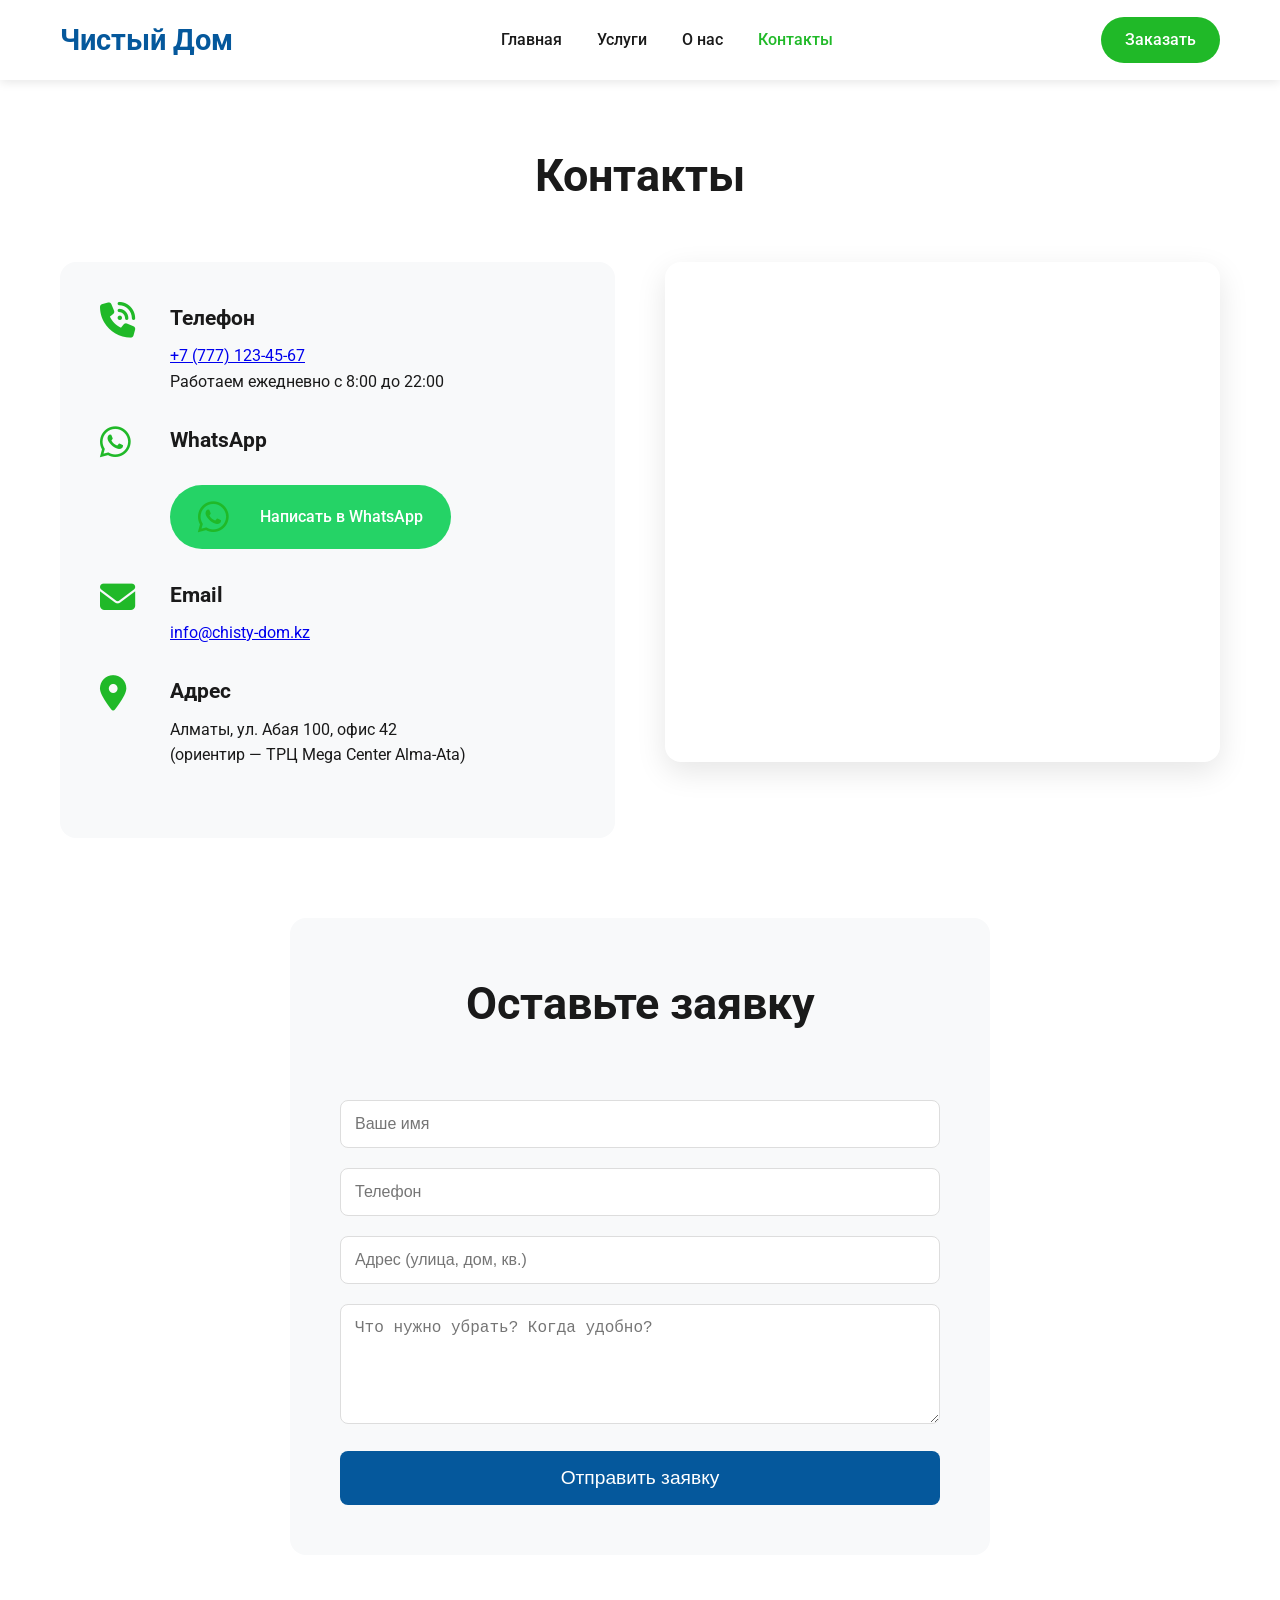
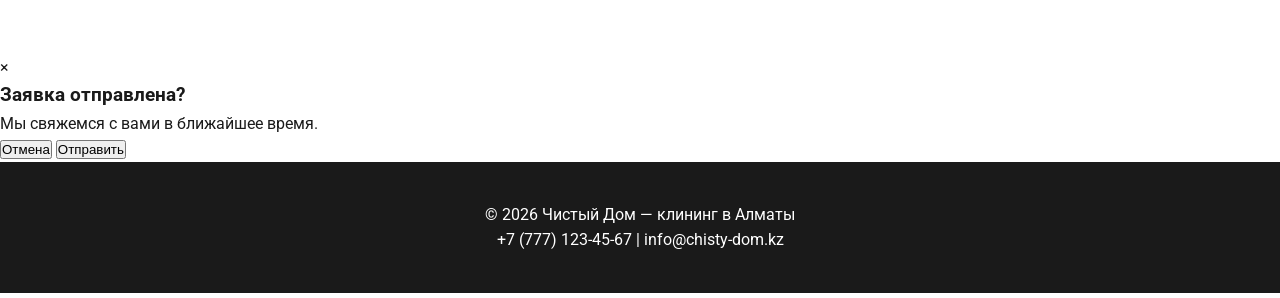
==== contact.html @ d5c2cb83 "Add files via upload" ====
<!doctype html>
<html lang="ru">
  <head>
    <meta charset="UTF-8" />
    <meta name="viewport" content="width=device-width, initial-scale=1.0" />
    <title>Контакты — Чистый Дом | Клининг в Алматы</title>

    <meta
      name="description"
      content="Свяжитесь с нами для заказа уборки в Алматы. Телефон, WhatsApp, email, адрес и карта."
    />

    <!-- Google Fonts -->
    <link rel="preconnect" href="https://fonts.googleapis.com" />
    <link rel="preconnect" href="https://fonts.gstatic.com" crossorigin />
    <link
      href="https://fonts.googleapis.com/css2?family=Roboto:wght@300;400;500;700&display=swap"
      rel="stylesheet"
    />

    <!-- Font Awesome для иконок -->
    <link
      rel="stylesheet"
      href="https://cdnjs.cloudflare.com/ajax/libs/font-awesome/6.5.0/css/all.min.css"
    />
    <link rel="stylesheet" href="styles.css" />
  </head>
  <body>
    <!-- Header (обнови ссылки на свои страницы) -->
    <header id="header">
      <div class="container nav">
        <a href="index.html" class="logo">Чистый Дом</a>

        <ul class="nav-menu" id="navMenu">
          <li><a href="index.html">Главная</a></li>
          <li><a href="uslugi.html">Услуги</a></li>
          <li><a href="o-nas.html">О нас</a></li>
          <li>
            <a href="kontakty.html" style="color: var(--primary)">Контакты</a>
          </li>
        </ul>

        <div class="hamburger" id="hamburger">
          <span></span><span></span><span></span>
        </div>

        <a href="#form" class="btn">Заказать</a>
      </div>
    </header>

    <main>
      <div class="container">
        <h1>Контакты</h1>

        <div class="contact-grid">
          <div class="contact-info">
            <div class="contact-item">
              <i class="fas fa-phone-volume"></i>
              <div>
                <h3>Телефон</h3>
                <p><a href="tel:+77771234567">+7 (777) 123-45-67</a></p>
                <p>Работаем ежедневно с 8:00 до 22:00</p>
              </div>
            </div>

            <div class="contact-item">
              <i class="fab fa-whatsapp"></i>
              <div>
                <h3>WhatsApp</h3>
                <a
                  href="https://wa.me/77771234567?text=Здравствуйте!%20Хочу%20заказать%20уборку"
                  target="_blank"
                  class="whatsapp-btn"
                >
                  <i class="fab fa-whatsapp"></i> Написать в WhatsApp
                </a>
              </div>
            </div>

            <div class="contact-item">
              <i class="fas fa-envelope"></i>
              <div>
                <h3>Email</h3>
                <p>
                  <a href="mailto:info@chisty-dom.kz">info@chisty-dom.kz</a>
                </p>
              </div>
            </div>

            <div class="contact-item">
              <i class="fas fa-map-marker-alt"></i>
              <div>
                <h3>Адрес</h3>
                <p>Алматы, ул. Абая 100, офис 42</p>
                <p>(ориентир — ТРЦ Mega Center Alma-Ata)</p>
              </div>
            </div>
          </div>

          <div>
            <!-- 2GIS карта (замени на свой адрес) -->
            <div class="map-wrapper">
              <iframe
                src="https://2gis.kz/almaty/geo/70030076220191234"
                width="100%"
                height="100%"
                frameborder="0"
                style="border: 0"
                allowfullscreen=""
                loading="lazy"
                referrerpolicy="no-referrer-when-downgrade"
              ></iframe>
            </div>
          </div>
        </div>

        <!-- Форма обратной связи -->
        <div class="contact-form" id="form">
          <h2>Оставьте заявку</h2>
          <form id="contactForm">
            <input type="text" name="name" placeholder="Ваше имя" required />
            <input type="tel" name="phone" placeholder="Телефон" required />
            <input
              type="text"
              name="address"
              placeholder="Адрес (улица, дом, кв.)"
            />
            <textarea
              name="message"
              placeholder="Что нужно убрать? Когда удобно?"
              rows="5"
            ></textarea>
            <button type="submit">Отправить заявку</button>
          </form>
        </div>
      </div>
    </main>

    <!-- Модальное окно подтверждения -->
    <div id="confirmModal" class="modal">
      <div class="modal-content">
        <span class="modal-close" id="closeModal">×</span>
        <h3>Заявка отправлена?</h3>
        <p>Мы свяжемся с вами в ближайшее время.</p>
        <div class="modal-buttons">
          <button id="cancelBtn" class="cancel">Отмена</button>
          <button id="confirmBtn" class="confirm">Отправить</button>
        </div>
      </div>
    </div>

    <!-- Footer -->
    <footer>
      <div class="container">
        <p>© 2026 Чистый Дом — клининг в Алматы</p>
        <p>+7 (777) 123-45-67 | info@chisty-dom.kz</p>
      </div>
    </footer>

    <script>
      // Мобильное меню
      const hamburger = document.getElementById("hamburger");
      const navMenu = document.getElementById("navMenu");
      hamburger.addEventListener("click", () => {
        navMenu.classList.toggle("active");
      });

      // Модальное окно
      const modal = document.getElementById("confirmModal");
      const closeModal = document.getElementById("closeModal");
      const cancelBtn = document.getElementById("cancelBtn");
      const confirmBtn = document.getElementById("confirmBtn");
      const form = document.getElementById("contactForm");

      function closeModalFn() {
        modal.style.display = "none";
      }

      closeModal.onclick = closeModalFn;
      cancelBtn.onclick = closeModalFn;
      window.onclick = (e) => {
        if (e.target === modal) closeModalFn();
      };

      form.addEventListener("submit", (e) => {
        e.preventDefault();
        modal.style.display = "flex"; // показываем подтверждение
      });

      confirmBtn.onclick = () => {
        closeModalFn();
        alert("Заявка отправлена! Мы свяжемся с вами.");
        form.reset();
        // Здесь можно добавить реальную отправку (Formspree, PHP и т.д.)
      };
    </script>
  </body>
</html>
---- styles.css ----
:root {
  --primary: #20b928;
  --primary-dark: #0f990a;
  --dark: #1a1a1a;
  --gray: #f8f9fa;
  --light: #ffffff;
}

* {
  margin: 0;
  padding: 0;
  box-sizing: border-box;
}

body {
  font-family: "Roboto", sans-serif;
  color: var(--dark);
  background: var(--light);
  line-height: 1.6;
}

.container {
  max-width: 1200px;
  margin: 0 auto;
  padding: 0 20px;
}

/* Header */
header {
  position: fixed;
  width: 100%;
  top: 0;
  left: 0;
  background: rgba(255, 255, 255, 0.95);
  box-shadow: 0 2px 10px rgba(0, 0, 0, 0.1);
  z-index: 1000;
  transition: background 0.3s;
}

header.scrolled {
  background: var(--light);
}

.nav {
  display: flex;
  justify-content: space-between;
  align-items: center;
  height: 80px;
}

.logo {
  font-size: 1.8rem;
  font-weight: 700;
  color: rgb(5, 88, 156);
  text-decoration: none;
}

.nav-menu {
  display: flex;
  gap: 35px;
  list-style: none;
}

.nav-menu a {
  color: var(--dark);
  text-decoration: none;
  font-weight: 500;
  transition: color 0.3s;
}

.nav-menu a:hover {
  color: rgb(0, 76, 139);
}

.btn {
  background: var(--primary);
  color: white;
  padding: 10px 24px;
  border-radius: 30px;
  text-decoration: none;
  font-weight: 500;
  transition: all 0.3s;
}

.btn:hover {
  background: var(--primary-dark);
  transform: translateY(-2px);
}

/* Mobile menu */
.hamburger {
  display: none;
  flex-direction: column;
  gap: 5px;
  cursor: pointer;
}

.hamburger span {
  width: 28px;
  height: 3px;
  background: var(--dark);
  transition: all 0.3s;
}

/* Hero */
.hero {
  height: 100vh;
  min-height: 700px;
  background:
    linear-gradient(rgba(0, 0, 0, 0.45), rgba(0, 0, 0, 0.45)),
    url("https://images.unsplash.com/photo-1581578731543-6b3f3a0f6a1f?ixlib=rb-4.0.3&auto=format&fit=crop&w=1920&q=80");
  background-size: cover;
  background-position: center;
  color: white;
  display: flex;
  align-items: center;
  text-align: center;
}

.hero-content h1 {
  font-size: 3.5rem;
  margin-bottom: 1.5rem;
}

.hero-content p {
  font-size: 1.3rem;
  max-width: 700px;
  margin: 0 auto 2rem;
}

/* Sections */
section {
  padding: 100px 0;
}

h2 {
  text-align: center;
  font-size: 2.8rem;
  margin-bottom: 60px;
  color: var(--dark);
}

.services-grid {
  display: grid;
  grid-template-columns: repeat(auto-fit, minmax(280px, 1fr));
  gap: 30px;
}

.service-card {
  background: var(--gray);
  border-radius: 12px;
  overflow: hidden;
  text-align: center;
  transition:
    transform 0.3s,
    box-shadow 0.3s;
}

.service-card:hover {
  transform: translateY(-15px);
  box-shadow: 0 20px 40px rgba(0, 0, 0, 0.12);
}

.service-card img {
  width: 100%;
  height: 220px;
  object-fit: cover;
}

.service-card h3 {
  padding: 25px 20px 15px;
  font-size: 1.4rem;
}

.service-card p {
  padding: 0 20px 30px;
  color: #555;
}

/* Advantages */
.advantages {
  background: var(--gray);
}

.adv-grid {
  display: grid;
  grid-template-columns: repeat(auto-fit, minmax(250px, 1fr));
  gap: 40px;
  text-align: center;
}

.adv-item i {
  font-size: 3.5rem;
  color: rgb(5, 88, 156);
  margin-bottom: 20px;
}

/* Form */
.contact-form {
  max-width: 700px;
  margin: 0 auto;
  background: var(--gray);
  padding: 50px;
  border-radius: 16px;
}

form input,
form textarea {
  width: 100%;
  padding: 14px;
  margin-bottom: 20px;
  border: 1px solid #ddd;
  border-radius: 8px;
  font-size: 1rem;
}

form button {
  width: 100%;
  padding: 16px;
  background: rgb(5, 88, 156);
  color: white;
  border: none;
  border-radius: 8px;
  font-size: 1.2rem;
  cursor: pointer;
  transition: background 0.3s;
}

form button:hover {
  background: rgb(3, 60, 107);
}

/* Footer */
footer {
  background: var(--dark);
  color: white;
  text-align: center;
  padding: 40px 0;
}

/* Responsive */
@media (max-width: 768px) {
  .nav-menu {
    display: none;
    position: absolute;
    top: 80px;
    left: 0;
    width: 100%;
    background: var(--light);
    flex-direction: column;
    padding: 30px 0;
    box-shadow: 0 10px 20px rgba(0, 0, 0, 0.1);
  }

  .nav-menu.active {
    display: flex;
  }

  .hamburger {
    display: flex;
  }

  .hero-content h1 {
    font-size: 2.5rem;
  }

  .hero-content p {
    font-size: 1.1rem;
  }
}
main {
  padding-top: 140px;
  min-height: calc(100vh - 200px);
}

h1 {
  text-align: center;
  font-size: 2.8rem;
  margin-bottom: 50px;
}

.contact-grid {
  display: grid;
  grid-template-columns: 1fr 1fr;
  gap: 50px;
  margin-bottom: 80px;
}

.contact-info {
  background: var(--gray);
  padding: 40px;
  border-radius: 16px;
}

.contact-item {
  margin-bottom: 30px;
  display: flex;
  align-items: flex-start;
  gap: 20px;
}

.contact-item i {
  font-size: 2.2rem;
  color: var(--primary);
  min-width: 50px;
}

.contact-item h3 {
  margin: 0 0 8px;
  font-size: 1.3rem;
}

.whatsapp-btn {
  display: inline-flex;
  align-items: center;
  gap: 12px;
  background: #25d366;
  color: white;
  padding: 14px 28px;
  border-radius: 50px;
  text-decoration: none;
  font-weight: 500;
  margin-top: 20px;
  transition: all 0.3s;
}

.whatsapp-btn:hover {
  background: #20b358;
  transform: translateY(-3px);
}

.map-wrapper {
  border-radius: 16px;
  overflow: hidden;
  box-shadow: 0 10px 30px rgba(0, 0, 0, 0.1);
  height: 500px;
}

/* Форма */
.contact-form {
  background: var(--gray);
  padding: 50px;
  border-radius: 16px;
  max-width: 700px;
  margin: 0 auto 100px;
}

/* Адаптив только для контактов */
@media (max-width: 900px) {
  .contact-grid {
    grid-template-columns: 1fr;
  }
  .map-wrapper {
    height: 400px;
  }
}

@media (max-width: 600px) {
  .contact-form {
    padding: 30px 20px;
  }
  h1 {
    font-size: 2.2rem;
  }
}
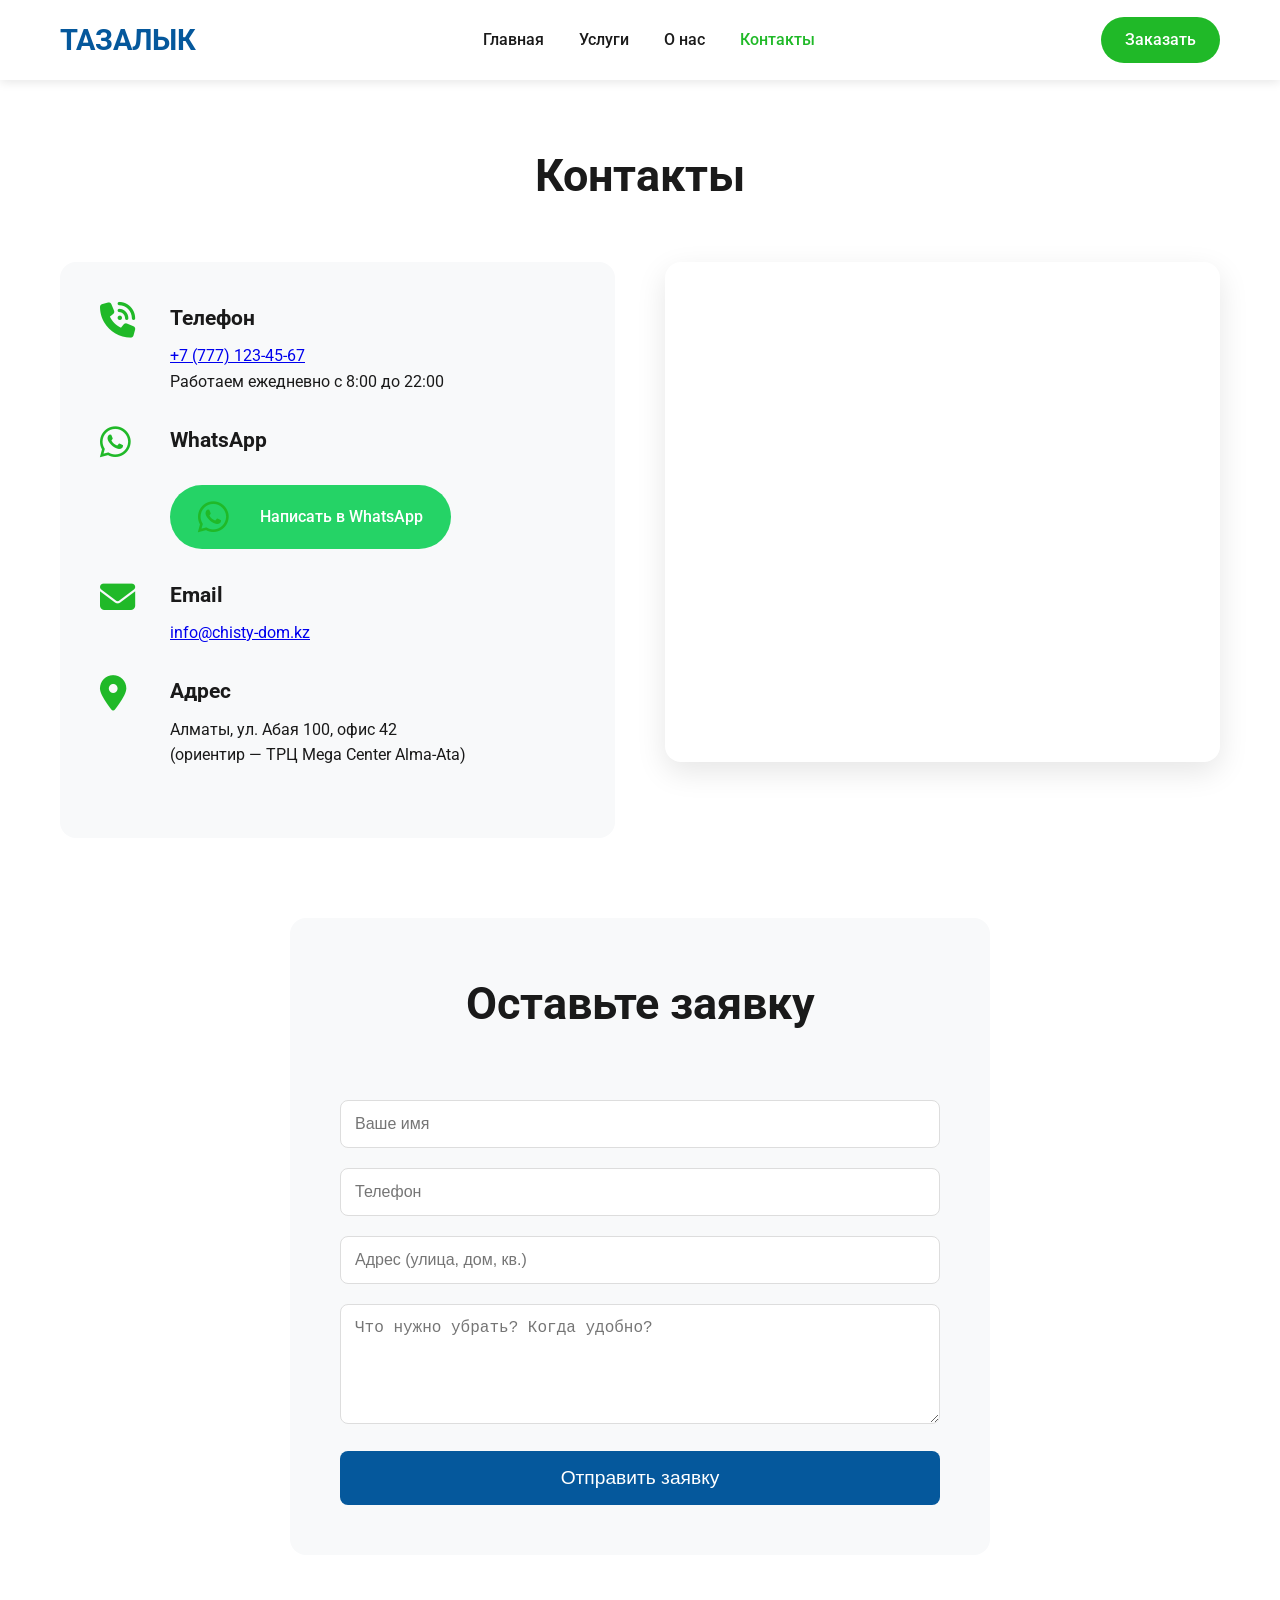
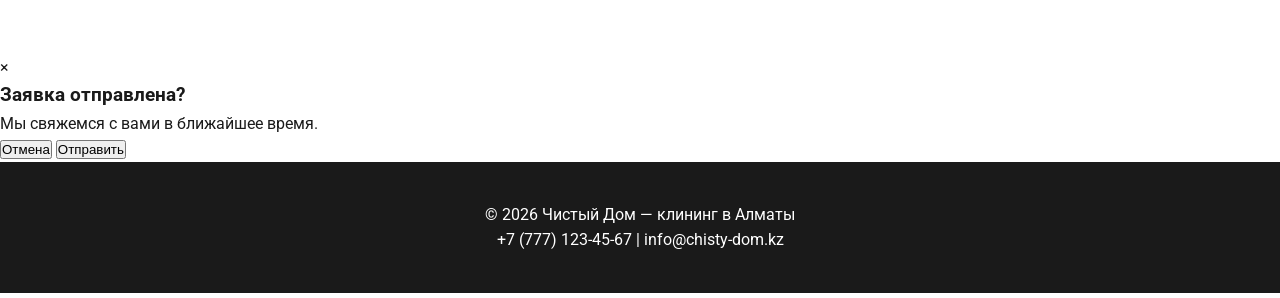
==== commit 713b5676: "Update contact.html" ====
--- a/contact.html
+++ b/contact.html
@@ -29,7 +29,7 @@
     <!-- Header (обнови ссылки на свои страницы) -->
     <header id="header">
       <div class="container nav">
-        <a href="index.html" class="logo">Чистый Дом</a>
+        <a href="index.html" class="logo">ТАЗАЛЫК</a>
 
         <ul class="nav-menu" id="navMenu">
           <li><a href="index.html">Главная</a></li>
